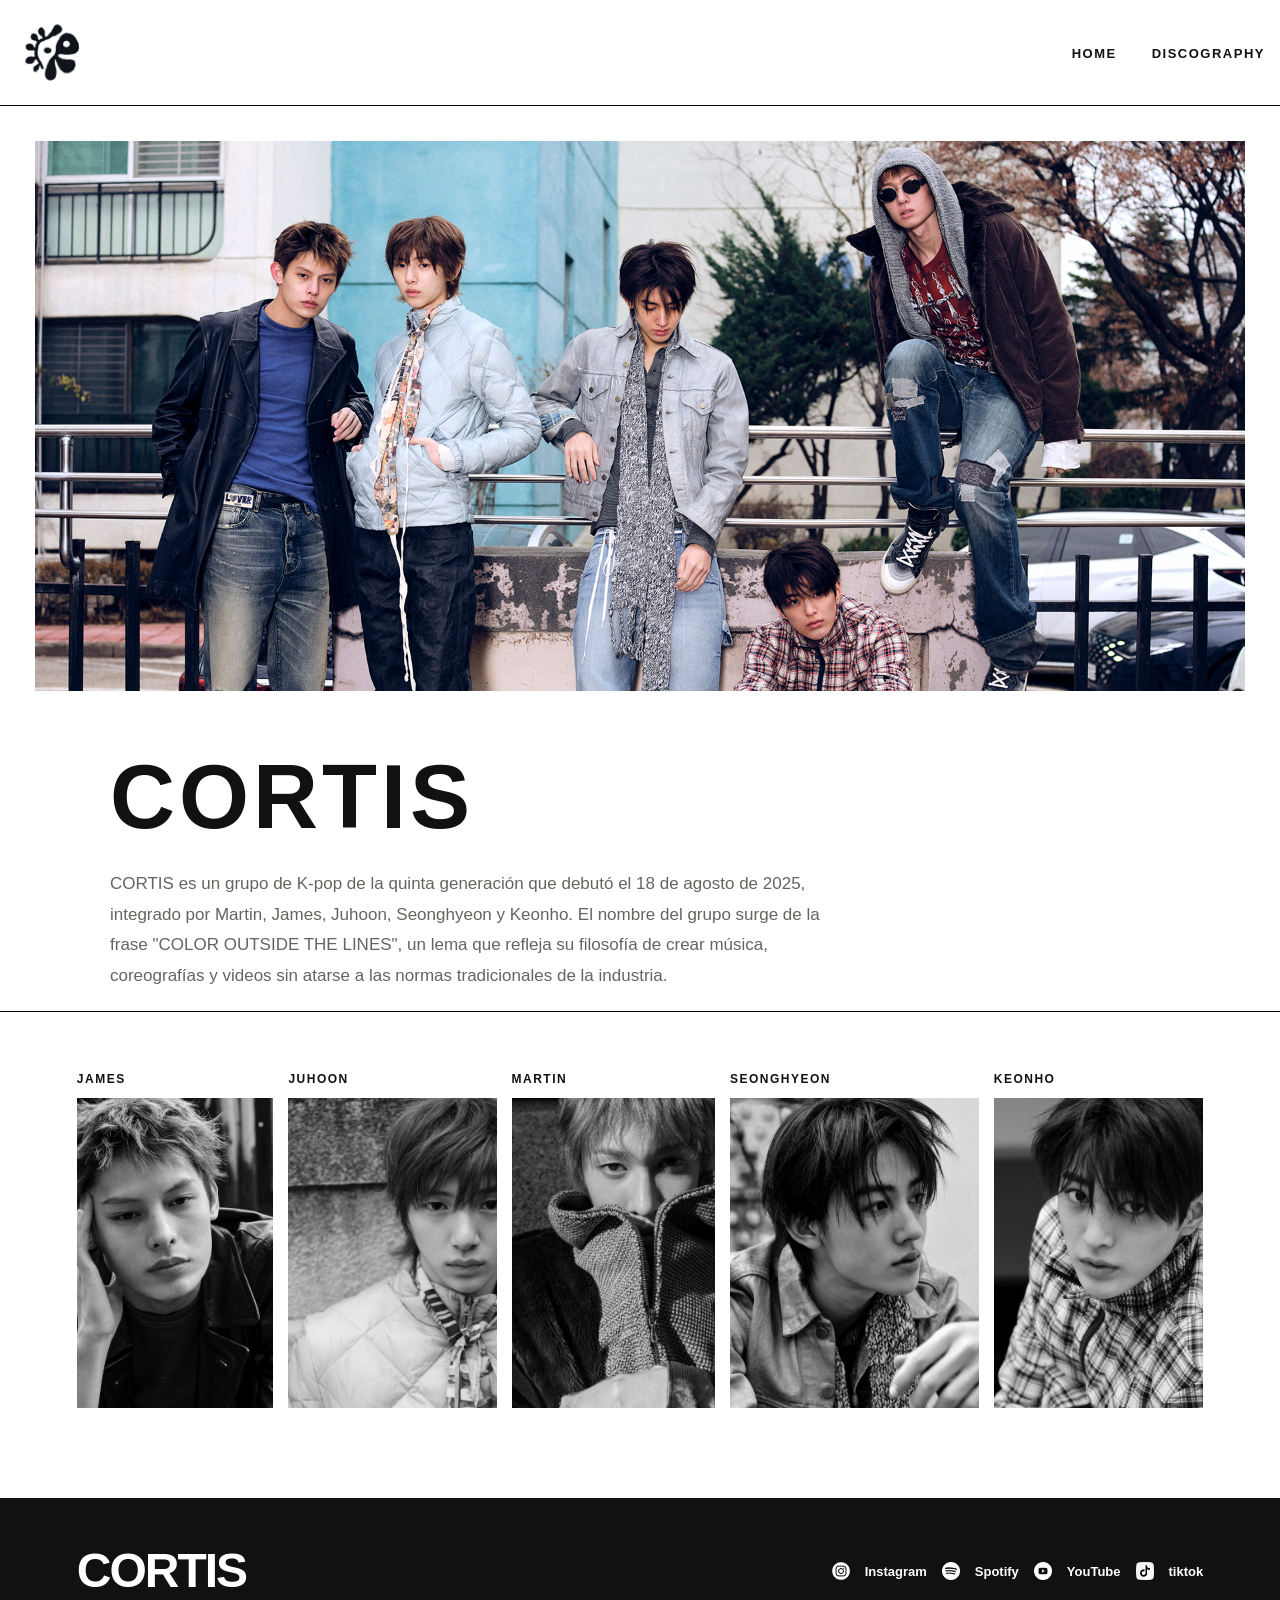
==== index.html @ c6f07eff "index css" ====
<!DOCTYPE html>
<html lang="es">

<head>
    <meta charset="UTF-8">
    <meta name="viewport" content="width=device-width, initial-scale=1.0">
    <title>CORTIS ***</title>
    <link href="index.css" rel="stylesheet">

</head>

<body>
    <header>
        <img src="asseeeeets/logo cortis.jpg" alt="LOGO CORTIS" width="100" height="100">
        <nav class="menu">
            <ul class="botones">
                <li><a href="/index.html">HOME</a></li>
                <li><a href="/discography.html">DISCOGRAPHY</a></li>
            </ul>
        </nav>
    </header>

    <main>
        <section class="uno">
            <img src="asseeeeets/cortis miembros.jpg" alt="miembros" width="1200" height="400">
        </section>

        <section class="dos">
            <h2>CORTIS</h2>
            <p>CORTIS es un grupo de K-pop de la quinta generación que debutó el 18 de agosto de 2025, integrado por
                Martin, James, Juhoon, Seonghyeon y Keonho. El nombre del grupo surge de la frase "COLOR OUTSIDE THE
                LINES", un lema que refleja su filosofía de crear música, coreografías y videos sin atarse a las normas
                tradicionales de la industria.</p>
        </section>

        <section class="tres">
            <span>JAMES</span>
            <img src="./asseeeeets/james.jpg" alt="James" width="275" height="275">
            <span>JUHOON</span>
            <img src="./asseeeeets/juhoon.jpg" alt="Juhoon" width="275" height="275">
            <span>MARTIN</span>
            <img src="./asseeeeets/martin.jpg" alt="Martin" width="275" height="275">
            <span>SEONGHYEON</span>
            <img src="./asseeeeets/SEONGHYEON.jpg" alt="SEONGHYEON" width="275" height="275">
            <span>KEONHO</span>
            <img src="./asseeeeets/KEONHO.jpg" alt="Keonho" width="275" height="275">
        </section>

    </main>
    <footer>
        <h3>CORTIS</h3>
        <nav class="redes-grupo">
            <ul>
                <img src="./asseeeeets/instagram.png" alt="ig">
                <li><a href="https://www.instagram.com/cortis" target="_blank">Instagram</a></li>
                <img src="./asseeeeets/logotipo-grande-de-spotify.png" alt="sp">
                <li><a href="https://open.spotify.com/artist/1ebt9HnXdyYA6KgLXr1n4P" target="_blank">Spotify</a></li>
                <img src="./asseeeeets/youtube.png" alt="yt">
                <li><a href="https://www.youtube.com/@cortis_bighit" target="_blank">YouTube</a></li>
                <img src="./asseeeeets/tik-tok.png" alt="tt">
                <li><a href="https://www.tiktok.com/@cortis_bighit" target="_blank">tiktok</a></li>
            </ul>
        </nav>
    </footer>
</body>

</html>
---- index.css ----
* {
    box-sizing: border-box;
    margin: 0;
    padding: 0;
}

body {
    background-color: white;
    color: #111111;
    font-family: 'DM Sans', Arial, sans-serif;
}

/* HEADER */
header {
    padding: 15px ;
    display: flex;
    align-items: center;
    justify-content: space-between;
    border-bottom: 1px solid black;
}

header img {
    width: 75px;
    height: 75px;
    object-fit: contain;
}

.menu ul {
    display: flex;
    gap: 35px;
    list-style: none;
}

.menu a {
    color: #111111;
    text-decoration: none;
    font-size: 13px;
    font-weight: 800;
    letter-spacing: 1.5px;
}

/* BANNER PRINCIPAL */
.uno{
    padding: 35px ;
}

.uno img {
    width: 100%;
    height: 550px;
    object-fit: cover;
    display: block;
}

/* HISTORIA / DESCRIPCIÓN */
.dos {
    max-width: 1100px;
    margin: 0 auto;
    padding: 20px ;
}

.dos h2 {
    font-family: 'Archivo Black', Impact, sans-serif;
    font-size: 90px;
    letter-spacing: 4px;
    margin-bottom: 20px;
}

.dos p {
    max-width: 720px;
    color: #66645f;
    font-size: 17px;
    line-height: 1.8;
}

/* GALERÍA DE MIEMBROS */
.tres {
    padding: 60px 6% 90px;
    border-top: 1px solid black;
    display: grid;  /* Activa el diseño de cuadrícula (grid) en el contenedor */
    grid-template-rows: auto auto;  /* Define exactamente 2 filas que se adaptan al contenido */
    grid-auto-flow: column; /* Llena de arriba a abajo y crea columnas hacia la derecha */
    gap: 12px 15px;
}

.tres span {
    font-size: 12px;
    font-weight: 800;
    letter-spacing: 1.5px;
}

.tres img {
    width: 100%;
    height: 310px;
    object-fit: cover;
    filter: grayscale(100%);
}

.tres img:hover {
    filter: grayscale(0%);
    
}

/* FOOTER */
footer {
    background-color: #111111;
    color: #ffffff;
    padding: 45px 6%;
    display: flex;
    align-items: center;
    justify-content: space-between;
    flex-wrap: wrap;
    gap: 20px;
}

footer h3 {
    font-family: 'Archivo Black', Impact, sans-serif;
    font-size: 48px;
    letter-spacing: -2px;
}

.redes-grupo ul {
    display: flex;
    align-items: center;
    flex-wrap: wrap; /*baja en vertical, no se va para el costado*/
    gap: 15px;
    list-style: none;
}

.redes-grupo img {
    width: 18px;
    height: 18px;
    filter: invert(1); /*invirtio su color*/
}

.redes-grupo a {
    color: #ffffff;
    text-decoration: none;
    font-size: 13px;
    font-weight: 600;
}

.redes-grupo a:hover {
    color: #d9ff43;
}
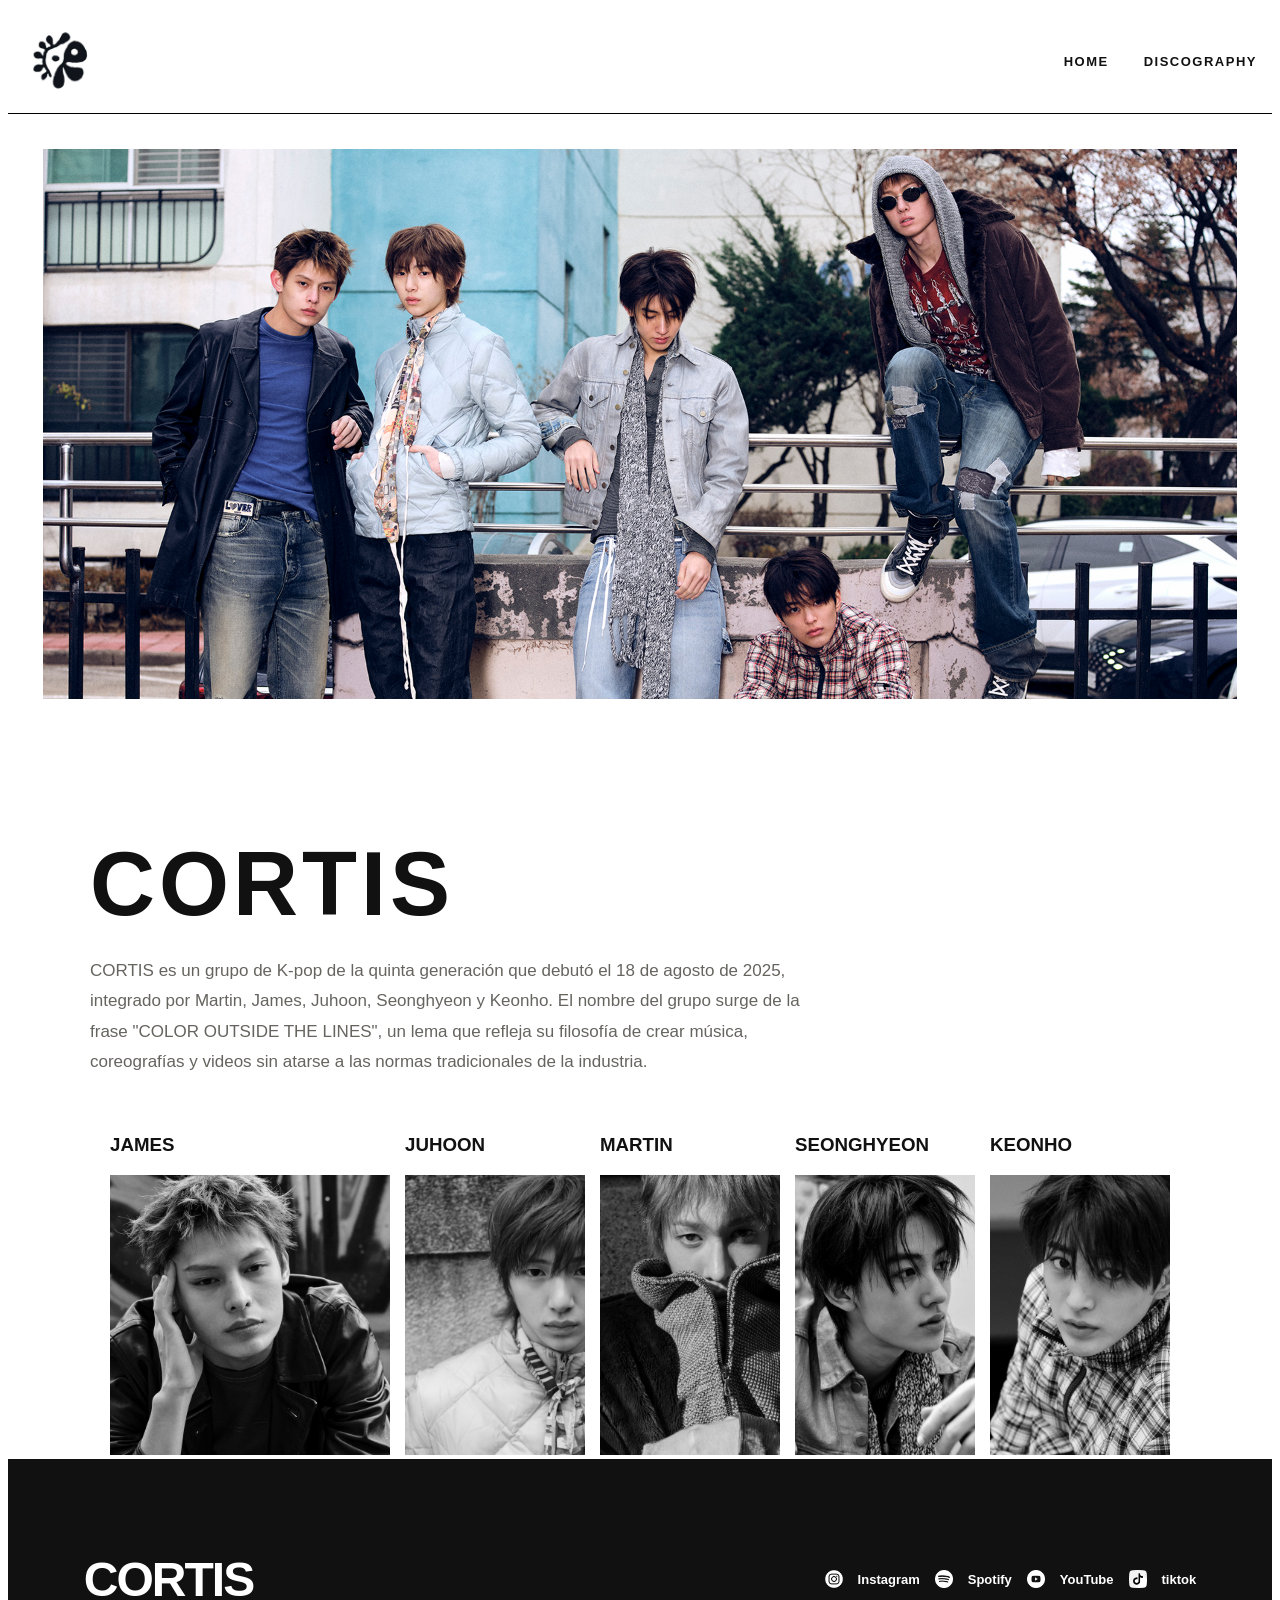
==== commit 20f370be: "finalizado" ====
--- a/index.html
+++ b/index.html
@@ -34,16 +34,29 @@
         </section>
 
         <section class="tres">
-            <span>JAMES</span>
-            <img src="./asseeeeets/james.jpg" alt="James" width="275" height="275">
-            <span>JUHOON</span>
-            <img src="./asseeeeets/juhoon.jpg" alt="Juhoon" width="275" height="275">
-            <span>MARTIN</span>
-            <img src="./asseeeeets/martin.jpg" alt="Martin" width="275" height="275">
-            <span>SEONGHYEON</span>
-            <img src="./asseeeeets/SEONGHYEON.jpg" alt="SEONGHYEON" width="275" height="275">
-            <span>KEONHO</span>
-            <img src="./asseeeeets/KEONHO.jpg" alt="Keonho" width="275" height="275">
+            <div>
+                <h3>JAMES</h3>
+                <img src="/asseeeeets/james.jpg" alt="james">
+            </div>
+            <div class="carta">
+                <h3>JUHOON</h3>
+                <img src="/asseeeeets/juhoon.jpg" alt="juhoon">
+            </div>
+
+            <div class="carta">
+                <h3>MARTIN</h3>
+               <img src="/asseeeeets/martin.jpg" alt="martin">
+            </div>
+
+            <div class="carta">
+                <h3>SEONGHYEON</h3>
+                <img src="/asseeeeets/SEONGHYEON.jpg" alt="Seonghyeon">
+            </div>
+
+            <div class="carta">
+                <h3>KEONHO</h3>
+                <img src="/asseeeeets/KEONHO.jpg" alt="Keonho">
+            </div>
         </section>
 
     </main>
@@ -64,15 +77,4 @@
     </footer>
 </body>
 
-</html>
-
-
-
-
-
-
-
-
-
-
-
+</html>
--- a/index.css
+++ b/index.css
@@ -1,8 +1,3 @@
-* {
-    box-sizing: border-box;
-    margin: 0;
-    padding: 0;
-}
 
 body {
     background-color: white;
@@ -16,13 +11,13 @@
     display: flex;
     align-items: center;
     justify-content: space-between;
-    border-bottom: 1px solid black;
+    border-bottom: 1px solid black; /*lineaaaa*/
 }
 
 header img {
     width: 75px;
     height: 75px;
-    object-fit: contain;
+    object-fit: contain; /*hace que la iamgen entre toda*/
 }
 
 .menu ul {
@@ -41,81 +36,73 @@
 
 /* BANNER PRINCIPAL */
 .uno{
-    padding: 35px ;
+    padding: 35px ; /*el espacio que hay entre todo y el borde*/
 }
 
 .uno img {
-    width: 100%;
-    height: 550px;
-    object-fit: cover;
-    display: block;
+    width: 100%; /*la imagen ocupa el 100% del ancho de la pagina*/
+    height: 550px; /*la altura*/
+    object-fit: cover; /*hace q tenga el mismo tamaño y no se deforme*/
 }
 
 /* HISTORIA / DESCRIPCIÓN */
 .dos {
-    max-width: 1100px;
-    margin: 0 auto;
-    padding: 20px ;
+    max-width: 1100px; /*el ancho maximo es de 1100px*/
+    margin: 0 auto; /*margen automatico 0*/
+    padding: 20px ; /*el espacio que hay entre todo y el borde*/
 }
 
 .dos h2 {
-    font-family: 'Archivo Black', Impact, sans-serif;
-    font-size: 90px;
-    letter-spacing: 4px;
-    margin-bottom: 20px;
+    font-family: 'Archivo Black', Impact, sans-serif; /*la tipografia*/
+    font-size: 90px; /*el tamaño de la tipografia*/
+    letter-spacing: 4px; /*espacio entre cada letra*/
+    margin-bottom: 20px; /*margen inferior*/
 }
 
 .dos p {
-    max-width: 720px;
-    color: #66645f;
-    font-size: 17px;
-    line-height: 1.8;
+    max-width: 720px; /*el ancho maximo del texto es de 720px*/
+    color: #66645f; /*color del texto*/
+    font-size: 17px; /*el tamaño de la tipografia*/
+    line-height: 1.8; /*espacio vertical entre cada linea*/
 }
 
 /* GALERÍA DE MIEMBROS */
 .tres {
-    padding: 60px 6% 90px;
-    border-top: 1px solid black;
-    display: grid;  /* Activa el diseño de cuadrícula (grid) en el contenedor */
-    grid-template-rows: auto auto;  /* Define exactamente 2 filas que se adaptan al contenido */
-    grid-auto-flow: column; /* Llena de arriba a abajo y crea columnas hacia la derecha */
-    gap: 12px 15px;
+   display: flex; /* permite q podamos distribuir y alinear cada cosa*/
+    justify-content: center; /*lo justifica en el centro*/
+    gap: 15px; /*espacio entre cada imagen*/
 }
-
-.tres span {
-    font-size: 12px;
-    font-weight: 800;
-    letter-spacing: 1.5px;
+.carta{
+      width: 180px; /*establece el ancho de la carta*/
 }
 
 .tres img {
-    width: 100%;
-    height: 310px;
-    object-fit: cover;
-    filter: grayscale(100%);
+    width: 100%; /*hace que la imagen ocupe todo el ancho posible*/
+    height: 280px; /*la altura de la carta*/
+    object-fit: cover; /*hace q tengan el mismo tamaño y no se deformen*/
+    filter: grayscale(100%); /*le agrega un flitro, 100% = blanco y negro*/
 }
 
-.tres img:hover {
-    filter: grayscale(0%);
+.tres img:hover { /*el hover es para cuando pasas el puntero*/
+    filter: grayscale(0%); /*le agrega un filtro. 0%  = su color original*/
     
 }
 
 /* FOOTER */
 footer {
-    background-color: #111111;
-    color: #ffffff;
-    padding: 45px 6%;
-    display: flex;
-    align-items: center;
-    justify-content: space-between;
-    flex-wrap: wrap;
-    gap: 20px;
+    background-color: #111111; /*color del fonde del pie de pagina*/
+    color: #ffffff; /*color del texto*/
+    padding: 45px 6%; /*el espacio que hay entre todo y el borde*/
+    display: flex; /* permite q podamos distribuir y alinear cada cosa*/
+    align-items: center; /*alinea*/
+    justify-content: space-between; /*lo justifica con el mismo espacio*/
+    flex-wrap: wrap; /*baja en vertical, no se va para el costado*/
 }
 
 footer h3 {
-    font-family: 'Archivo Black', Impact, sans-serif;
-    font-size: 48px;
-    letter-spacing: -2px;
+    font-family: 'Archivo Black', Impact, sans-serif; /*la tipografia*/
+    font-size: 48px; /*el tamaño de la tipografia*/
+    letter-spacing: -2px; /*espacio entre cada letra*/
 }
 
 .redes-grupo ul {
@@ -123,7 +110,7 @@
     align-items: center;
     flex-wrap: wrap; /*baja en vertical, no se va para el costado*/
     gap: 15px;
-    list-style: none;
+    list-style: none; /*le quita las viñetas*/
 }
 
 .redes-grupo img {
@@ -134,12 +121,12 @@
 
 .redes-grupo a {
     color: #ffffff;
-    text-decoration: none;
+    text-decoration: none; /*le quita la linea del enlace*/
     font-size: 13px;
     font-weight: 600;
 }
 
-.redes-grupo a:hover {
+.redes-grupo a:hover { /*cuando pasas el puntero en el enlace se pone amarillo*/
     color: #d9ff43;
 }
     
